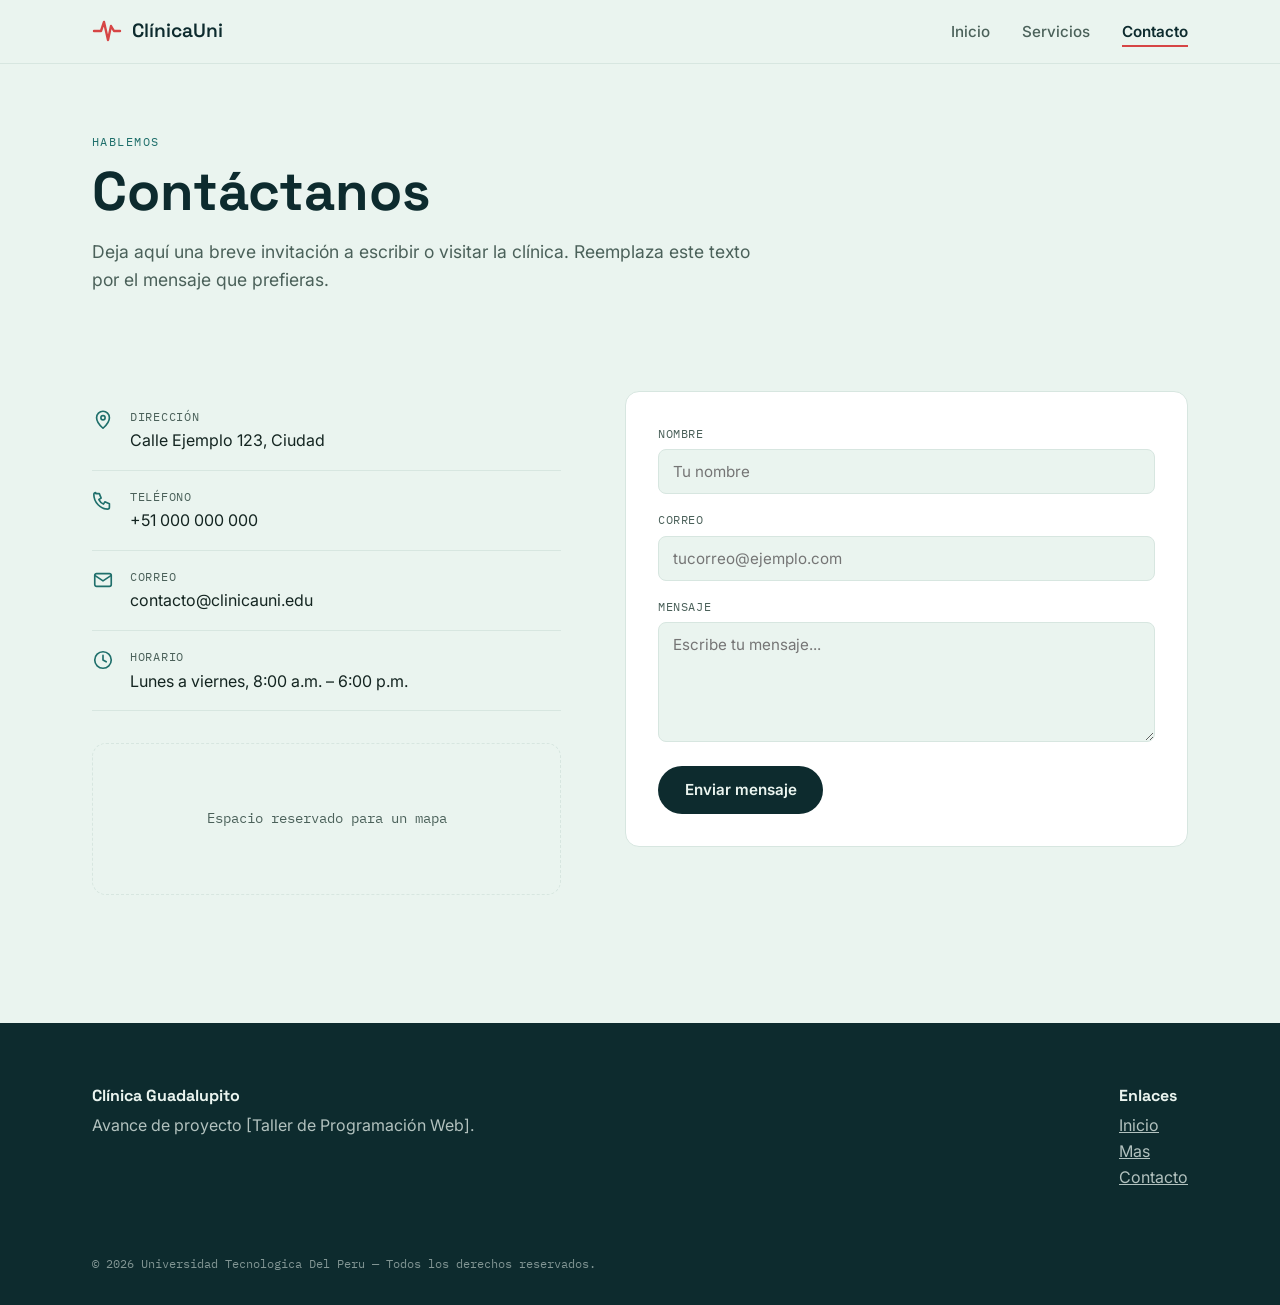
==== contacto.html @ c7364340 "Add files via upload" ====
<!DOCTYPE html>
<html lang="es">
<head>
  <meta charset="UTF-8" />
  <meta name="viewport" content="width=device-width, initial-scale=1.0" />
  <title>Proyecto de Clínica | Contacto</title>
  <link rel="preconnect" href="https://fonts.googleapis.com" />
  <link href="https://fonts.googleapis.com/css2?family=Space+Grotesk:wght@500;600;700&family=Inter:wght@400;500;600&family=IBM+Plex+Mono:wght@500&display=swap" rel="stylesheet" />
  <link rel="stylesheet" href="style.css" />
</head>
<body>

  <header class="site-header">
    <div class="container">
      <a href="index.html" class="logo">
        <svg class="logo__icon" viewBox="0 0 30 30" fill="none" xmlns="http://www.w3.org/2000/svg" aria-hidden="true">
          <path d="M2,15 H9 L12,6 L16,24 L19,10 L22,15 H28" stroke="#d64545" stroke-width="2.4" stroke-linecap="round" stroke-linejoin="round"/>
        </svg>
        ClínicaUni
      </a>

      <button class="nav-toggle" aria-expanded="false" aria-label="Abrir menú">
        <span class="nav-toggle__bar"></span>
        <span class="nav-toggle__bar"></span>
        <span class="nav-toggle__bar"></span>
      </button>

      <nav class="nav">
        <ul class="nav__list">
          <li><a href="index.html" class="nav__link">Inicio</a></li>
          <li><a href="servicios.html" class="nav__link">Servicios</a></li>
          <li><a href="contacto.html" class="nav__link" aria-current="page">Contacto</a></li>
        </ul>
      </nav>
    </div>
  </header>

  <section class="hero page-hero">
    <div class="container">
      <div class="hero__content">
        <span class="eyebrow">Hablemos</span>
        <h1 class="hero__title">Contáctanos</h1>
        <p class="hero__subtitle">
          Deja aquí una breve invitación a escribir o visitar la clínica.
          Reemplaza este texto por el mensaje que prefieras.
        </p>
      </div>
    </div>
  </section>

  <section class="section">
    <div class="container">
      <div class="contact-grid">

        <!-- =================================================
             DATOS DE CONTACTO
             Cambia dirección, teléfono y correo por los reales.
        ================================================== -->
        <div>
          <ul>
            <li class="contact-info__item">
              <svg class="contact-info__icon" viewBox="0 0 24 24" fill="none" xmlns="http://www.w3.org/2000/svg" aria-hidden="true">
                <path d="M12 21s7-6.2 7-11.5A7 7 0 0 0 5 9.5C5 14.8 12 21 12 21z" stroke="currentColor" stroke-width="1.8" stroke-linejoin="round"/>
                <circle cx="12" cy="9.5" r="2.3" stroke="currentColor" stroke-width="1.8"/>
              </svg>
              <div>
                <p class="contact-info__label">Dirección</p>
                <p>Calle Ejemplo 123, Ciudad</p>
              </div>
            </li>

            <li class="contact-info__item">
              <svg class="contact-info__icon" viewBox="0 0 24 24" fill="none" xmlns="http://www.w3.org/2000/svg" aria-hidden="true">
                <path d="M4 5h4l2 5-2.5 1.5a11 11 0 0 0 5 5L14 14l5 2v4a2 2 0 0 1-2 2C9.4 22 2 14.6 2 6a2 2 0 0 1 2-2z" stroke="currentColor" stroke-width="1.8" stroke-linejoin="round"/>
              </svg>
              <div>
                <p class="contact-info__label">Teléfono</p>
                <p>+51 000 000 000</p>
              </div>
            </li>

            <li class="contact-info__item">
              <svg class="contact-info__icon" viewBox="0 0 24 24" fill="none" xmlns="http://www.w3.org/2000/svg" aria-hidden="true">
                <rect x="3" y="5" width="18" height="14" rx="2" stroke="currentColor" stroke-width="1.8"/>
                <path d="M3 7l9 6 9-6" stroke="currentColor" stroke-width="1.8" stroke-linecap="round" stroke-linejoin="round"/>
              </svg>
              <div>
                <p class="contact-info__label">Correo</p>
                <p>contacto@clinicauni.edu</p>
              </div>
            </li>

            <li class="contact-info__item">
              <svg class="contact-info__icon" viewBox="0 0 24 24" fill="none" xmlns="http://www.w3.org/2000/svg" aria-hidden="true">
                <circle cx="12" cy="12" r="9" stroke="currentColor" stroke-width="1.8"/>
                <path d="M12 7v5l3.5 2" stroke="currentColor" stroke-width="1.8" stroke-linecap="round" stroke-linejoin="round"/>
              </svg>
              <div>
                <p class="contact-info__label">Horario</p>
                <p>Lunes a viernes, 8:00 a.m. – 6:00 p.m.</p>
              </div>
            </li>
          </ul>

          <!-- Espacio reservado para un mapa. Puedes insertar aquí un
               iframe de Google Maps si lo necesitas. -->
          <div class="map-placeholder">Espacio reservado para un mapa</div>
        </div>

        <!-- =================================================
             FORMULARIO
             Esto es solo la estructura visual: los campos no
             envían información todavía. Para que funcione,
             se necesita conectarlo a un servicio o backend.
        ================================================== -->
        <form class="form">
          <div class="form-field">
            <label for="nombre">Nombre</label>
            <input type="text" id="nombre" name="nombre" placeholder="Tu nombre" />
          </div>
          <div class="form-field">
            <label for="correo">Correo</label>
            <input type="email" id="correo" name="correo" placeholder="tucorreo@ejemplo.com" />
          </div>
          <div class="form-field">
            <label for="mensaje">Mensaje</label>
            <textarea id="mensaje" name="mensaje" placeholder="Escribe tu mensaje..."></textarea>
          </div>
          <button type="submit" class="btn btn--primary">Enviar mensaje</button>
        </form>

      </div>
    </div>
  </section>

  <footer class="site-footer">
    <div class="container">
      <div>
        <h3>Clínica Guadalupito</h3>
        <p>Avance de proyecto  [Taller de Programación Web].</p>
      </div>
      <div>
        <h3>Enlaces</h3>
        <ul>
          <li><a href="index.html">Inicio</a></li>
          <li><a href="servicios.html">Mas</a></li>
          <li><a href="contacto.html">Contacto</a></li>
        </ul>
      </div>
      <small>© 2026 Universidad Tecnologica Del Peru — Todos los derechos reservados.</small>
    </div>
  </footer>

  <script src="script.js"></script>
</body>
</html>
---- style.css ----
/* =====================================================================
   PROYECTO DE CLÍNICA — HOJA DE ESTILOS
   Este archivo lo usan las 3 páginas (index, servicios, contacto).
   Está dividido en bloques con títulos para que sea fácil ubicar
   lo que quieras cambiar.
   ===================================================================== */

/* ---------------------------------------------------------------------
   1. VARIABLES GLOBALES
   Cambia estos valores y se actualiza TODO el sitio automáticamente.
--------------------------------------------------------------------- */
:root {
  /* Colores */
  --navy: #0d2b2e;        /* fondo oscuro (footer, algunos textos) */
  --teal: #1f6f6b;        /* color principal de marca */
  --teal-light: #4fa79d;  /* acentos y estados hover */
  --mint: #eaf4ef;        /* fondo general de la página */
  --paper: #ffffff;       /* fondo de tarjetas */
  --pulse: #d64545;       /* color "signo vital", para detalles y línea de pulso */
  --ink: #142521;         /* color de texto principal */
  --ink-soft: #4b615a;    /* color de texto secundario */
  --border: #d7e6e0;      /* líneas y bordes suaves */

  /* Tipografías */
  --font-display: "Space Grotesk", sans-serif; /* títulos */
  --font-body: "Inter", sans-serif;            /* texto normal */
  --font-mono: "IBM Plex Mono", monospace;     /* etiquetas / datos */

  /* Espaciados */
  --space-xs: 0.5rem;
  --space-sm: 1rem;
  --space-md: 2rem;
  --space-lg: 4rem;
  --space-xl: 6rem;

  --radius: 14px;
  --max-width: 1160px;
}

/* ---------------------------------------------------------------------
   2. RESET BÁSICO
--------------------------------------------------------------------- */
* {
  box-sizing: border-box;
}

html {
  scroll-behavior: smooth;
}

body {
  margin: 0;
  background: var(--mint);
  color: var(--ink);
  font-family: var(--font-body);
  line-height: 1.6;
  -webkit-font-smoothing: antialiased;
}

img,
svg {
  display: block;
  max-width: 100%;
}

a {
  color: inherit;
}

h1,
h2,
h3 {
  font-family: var(--font-display);
  line-height: 1.15;
  margin: 0;
}

p {
  margin: 0;
}

ul {
  margin: 0;
  padding: 0;
  list-style: none;
}

/* Accesibilidad: contorno visible al navegar con teclado */
a:focus-visible,
button:focus-visible,
input:focus-visible,
textarea:focus-visible {
  outline: 2px solid var(--pulse);
  outline-offset: 3px;
}

.container {
  width: 100%;
  max-width: var(--max-width);
  margin: 0 auto;
  padding: 0 var(--space-md);
}

/* Etiqueta pequeña tipo "dato de monitor" usada arriba de los títulos */
.eyebrow {
  display: inline-block;
  font-family: var(--font-mono);
  font-size: 0.78rem;
  letter-spacing: 0.12em;
  text-transform: uppercase;
  color: var(--teal);
  margin-bottom: var(--space-xs);
}

/* ---------------------------------------------------------------------
   3. ENCABEZADO Y MENÚ DE NAVEGACIÓN
   Los enlaces del menú están en cada archivo .html, dentro de <nav>.
--------------------------------------------------------------------- */
.site-header {
  position: sticky;
  top: 0;
  z-index: 50;
  background: rgba(234, 244, 239, 0.9);
  backdrop-filter: blur(8px);
  border-bottom: 1px solid var(--border);
}

.site-header .container {
  display: flex;
  align-items: center;
  justify-content: space-between;
  padding-top: var(--space-sm);
  padding-bottom: var(--space-sm);
}

/* Logo: ícono de pulso + nombre. Cambia el texto directamente en el HTML */
.logo {
  display: flex;
  align-items: center;
  gap: 0.6rem;
  font-family: var(--font-display);
  font-weight: 600;
  font-size: 1.2rem;
  text-decoration: none;
  color: var(--navy);
}

.logo__icon {
  width: 30px;
  height: 30px;
  flex-shrink: 0;
}

.nav {
  display: flex;
  align-items: center;
  gap: var(--space-lg);
}

.nav__list {
  display: flex;
  gap: var(--space-md);
}

.nav__link {
  position: relative;
  text-decoration: none;
  font-size: 0.95rem;
  font-weight: 500;
  color: var(--ink-soft);
  padding: 0.3rem 0;
}

.nav__link::after {
  content: "";
  position: absolute;
  left: 0;
  bottom: -2px;
  width: 0;
  height: 2px;
  background: var(--pulse);
  transition: width 0.25s ease;
}

.nav__link:hover::after,
.nav__link[aria-current="page"]::after {
  width: 100%;
}

.nav__link[aria-current="page"] {
  color: var(--navy);
  font-weight: 600;
}

/* Botón hamburguesa (solo visible en pantallas chicas) */
.nav-toggle {
  display: none;
  background: none;
  border: none;
  cursor: pointer;
  padding: 0.4rem;
}

.nav-toggle__bar {
  display: block;
  width: 24px;
  height: 2px;
  background: var(--navy);
  margin: 5px 0;
  transition: transform 0.25s ease, opacity 0.25s ease;
}

/* ---------------------------------------------------------------------
   4. BOTONES
--------------------------------------------------------------------- */
.btn {
  display: inline-flex;
  align-items: center;
  gap: 0.5rem;
  font-family: var(--font-body);
  font-weight: 600;
  font-size: 0.95rem;
  text-decoration: none;
  padding: 0.85rem 1.6rem;
  border-radius: 999px;
  border: 1px solid transparent;
  cursor: pointer;
  transition: transform 0.2s ease, background 0.2s ease, color 0.2s ease;
}

.btn:hover {
  transform: translateY(-2px);
}

.btn--primary {
  background: var(--navy);
  color: var(--mint);
}

.btn--primary:hover {
  background: var(--teal);
}

.btn--ghost {
  background: transparent;
  border-color: var(--navy);
  color: var(--navy);
}

.btn--ghost:hover {
  background: var(--navy);
  color: var(--mint);
}

/* ---------------------------------------------------------------------
   5. LÍNEA DE PULSO (elemento decorativo tipo monitor cardíaco)
   Se usa como fondo del hero y como separador entre secciones.
--------------------------------------------------------------------- */
.pulse-strip {
  width: 100%;
  overflow: hidden;
  line-height: 0;
}

.pulse-strip svg {
  width: 200%;
  max-width: none;;
  height: 100%;
  animation: pulse-scroll 9s linear infinite;
}

@keyframes pulse-scroll {
  from {
    transform: translateX(0);
  }
  to {
    transform: translateX(-50%);
  }
}

/* Separador simple (un solo "latido") entre secciones */
.divider {
  width: 100%;
  max-width: 220px;
  margin: var(--space-md) auto;
  opacity: 0.7;
}

/* Respeta a quienes prefieren menos movimiento en pantalla */
@media (prefers-reduced-motion: reduce) {
  .pulse-strip svg {
    animation: none;
  }
  html {
    scroll-behavior: auto;
  }
}

/* ---------------------------------------------------------------------
   6. HERO (sección principal de cada página)
--------------------------------------------------------------------- */
.hero {
  padding: var(--space-xl) 0 var(--space-lg);
  position: relative;
}

.hero__content {
  max-width: 720px;
}

.hero__title {
  font-size: clamp(2.2rem, 5vw, 3.4rem);
  color: var(--navy);
  margin-bottom: var(--space-sm);
}

.hero__title span {
  color: var(--teal);
}

.hero__subtitle {
  font-size: 1.1rem;
  color: var(--ink-soft);
  max-width: 60ch;
  margin-bottom: var(--space-md);
}

.hero__actions {
  display: flex;
  flex-wrap: wrap;
  gap: var(--space-sm);
  margin-bottom: var(--space-lg);
}

.hero .pulse-strip {
  height: 70px;
  opacity: 0.9;
}

/* Cabecera reducida para páginas internas (servicios / contacto) */
.page-hero {
  padding: var(--space-lg) 0 var(--space-md);
}

.page-hero .hero__subtitle {
  margin-bottom: 0;
}

/* ---------------------------------------------------------------------
   7. SECCIONES GENERALES
--------------------------------------------------------------------- */
.section {
  padding: var(--space-lg) 0;
}

.section__header {
  max-width: 620px;
  margin-bottom: var(--space-lg);
}

.section__header h2 {
  font-size: clamp(1.7rem, 3vw, 2.3rem);
  color: var(--navy);
}

.section--alt {
  background: var(--paper);
  border-top: 1px solid var(--border);
  border-bottom: 1px solid var(--border);
}

/* ---------------------------------------------------------------------
   8. EQUIPO / INTEGRANTES (usado en index.html)
   Cada integrante es una .team-card dentro de .team-grid.
--------------------------------------------------------------------- */
.team-grid {
  display: grid;
  grid-template-columns: repeat(auto-fit, minmax(230px, 1fr));
  gap: var(--space-md);
}

.team-card {
  background: var(--paper);
  border: 1px solid var(--border);
  border-radius: var(--radius);
  padding: var(--space-md);
  text-align: left;
  transition: transform 0.25s ease, box-shadow 0.25s ease;
}

.team-card:hover {
  transform: translateY(-4px);
  box-shadow: 0 12px 24px rgba(13, 43, 46, 0.08);
}

.team-card__avatar {
  width: 56px;
  height: 56px;
  border-radius: 50%;
  background: var(--teal);
  color: var(--paper);
  font-family: var(--font-display);
  font-weight: 600;
  font-size: 1.1rem;
  display: flex;
  align-items: center;
  justify-content: center;
  margin-bottom: var(--space-sm);
}

.team-card__name {
  font-family: var(--font-display);
  font-size: 1.1rem;
  color: var(--navy);
  margin-bottom: 0.2rem;
}

.team-card__role {
  font-family: var(--font-mono);
  font-size: 0.8rem;
  letter-spacing: 0.04em;
  color: var(--teal);
  text-transform: uppercase;
}

/* ---------------------------------------------------------------------
   9. TARJETAS DE SERVICIOS (usado en servicios.html)
--------------------------------------------------------------------- */
.service-grid {
  display: grid;
  grid-template-columns: repeat(auto-fit, minmax(260px, 1fr));
  gap: var(--space-md);
}

.service-card {
  background: var(--paper);
  border: 1px solid var(--border);
  border-radius: var(--radius);
  padding: var(--space-md);
}

.service-card__icon {
  width: 42px;
  height: 42px;
  color: var(--pulse);
  margin-bottom: var(--space-sm);
}

.service-card h3 {
  font-size: 1.15rem;
  color: var(--navy);
  margin-bottom: 0.4rem;
}

.service-card p {
  color: var(--ink-soft);
  font-size: 0.95rem;
}

/* ---------------------------------------------------------------------
   10. PÁGINA DE CONTACTO
--------------------------------------------------------------------- */
.contact-grid {
  display: grid;
  grid-template-columns: 1fr 1.2fr;
  gap: var(--space-lg);
  align-items: start;
}

.contact-info__item {
  display: flex;
  gap: var(--space-sm);
  padding: var(--space-sm) 0;
  border-bottom: 1px solid var(--border);
}

.contact-info__icon {
  width: 22px;
  height: 22px;
  color: var(--teal);
  flex-shrink: 0;
  margin-top: 0.15rem;
}

.contact-info__label {
  font-family: var(--font-mono);
  font-size: 0.75rem;
  letter-spacing: 0.06em;
  text-transform: uppercase;
  color: var(--ink-soft);
  margin-bottom: 0.15rem;
}

.map-placeholder {
  margin-top: var(--space-md);
  border: 1px dashed var(--border);
  border-radius: var(--radius);
  padding: var(--space-lg) var(--space-md);
  text-align: center;
  color: var(--ink-soft);
  font-family: var(--font-mono);
  font-size: 0.85rem;
}

.form {
  background: var(--paper);
  border: 1px solid var(--border);
  border-radius: var(--radius);
  padding: var(--space-md);
}

.form-field {
  margin-bottom: var(--space-sm);
}

.form-field label {
  display: block;
  font-family: var(--font-mono);
  font-size: 0.75rem;
  letter-spacing: 0.05em;
  text-transform: uppercase;
  color: var(--ink-soft);
  margin-bottom: 0.4rem;
}

.form-field input,
.form-field textarea {
  width: 100%;
  padding: 0.75rem 0.9rem;
  border-radius: 8px;
  border: 1px solid var(--border);
  background: var(--mint);
  font-family: var(--font-body);
  font-size: 0.95rem;
  color: var(--ink);
}

.form-field textarea {
  min-height: 120px;
  resize: vertical;
}

/* ---------------------------------------------------------------------
   11. PIE DE PÁGINA
--------------------------------------------------------------------- */
.site-footer {
  background: var(--navy);
  color: rgba(234, 244, 239, 0.75);
  padding: var(--space-lg) 0 var(--space-md);
  margin-top: var(--space-lg);
}

.site-footer .container {
  display: flex;
  flex-wrap: wrap;
  justify-content: space-between;
  gap: var(--space-md);
}

.site-footer h3 {
  color: var(--mint);
  font-size: 1rem;
  margin-bottom: var(--space-xs);
}

.site-footer small {
  display: block;
  margin-top: var(--space-md);
  font-family: var(--font-mono);
  font-size: 0.75rem;
  opacity: 0.7;
  width: 100%;
}

/* ---------------------------------------------------------------------
   12. RESPONSIVE — MENÚ MÓVIL Y AJUSTES DE ANCHO
--------------------------------------------------------------------- */
@media (max-width: 820px) {
  .contact-grid {
    grid-template-columns: 1fr;
  }
}

@media (max-width: 760px) {
  .nav-toggle {
    display: block;
  }

  .nav {
    position: absolute;
    top: 100%;
    left: 0;
    right: 0;
    background: var(--paper);
    border-bottom: 1px solid var(--border);
    flex-direction: column;
    align-items: stretch;
    padding: var(--space-sm) var(--space-md);
    gap: 0;
    display: none;
  }

  .nav.is-open {
    display: flex;
  }

  .nav__list {
    flex-direction: column;
    gap: 0;
  }

  .nav__link {
    display: block;
    padding: 0.9rem 0;
    border-bottom: 1px solid var(--border);
  }

  .nav__actions {
    margin: var(--space-sm) 0;
  }

  /* Cuando el menú está abierto, el ícono se convierte en "X" */
  .nav-toggle[aria-expanded="true"] .nav-toggle__bar:nth-child(1) {
    transform: translateY(7px) rotate(45deg);
  }
  .nav-toggle[aria-expanded="true"] .nav-toggle__bar:nth-child(2) {
    opacity: 0;
  }
  .nav-toggle[aria-expanded="true"] .nav-toggle__bar:nth-child(3) {
    transform: translateY(-7px) rotate(-45deg);
  }
}
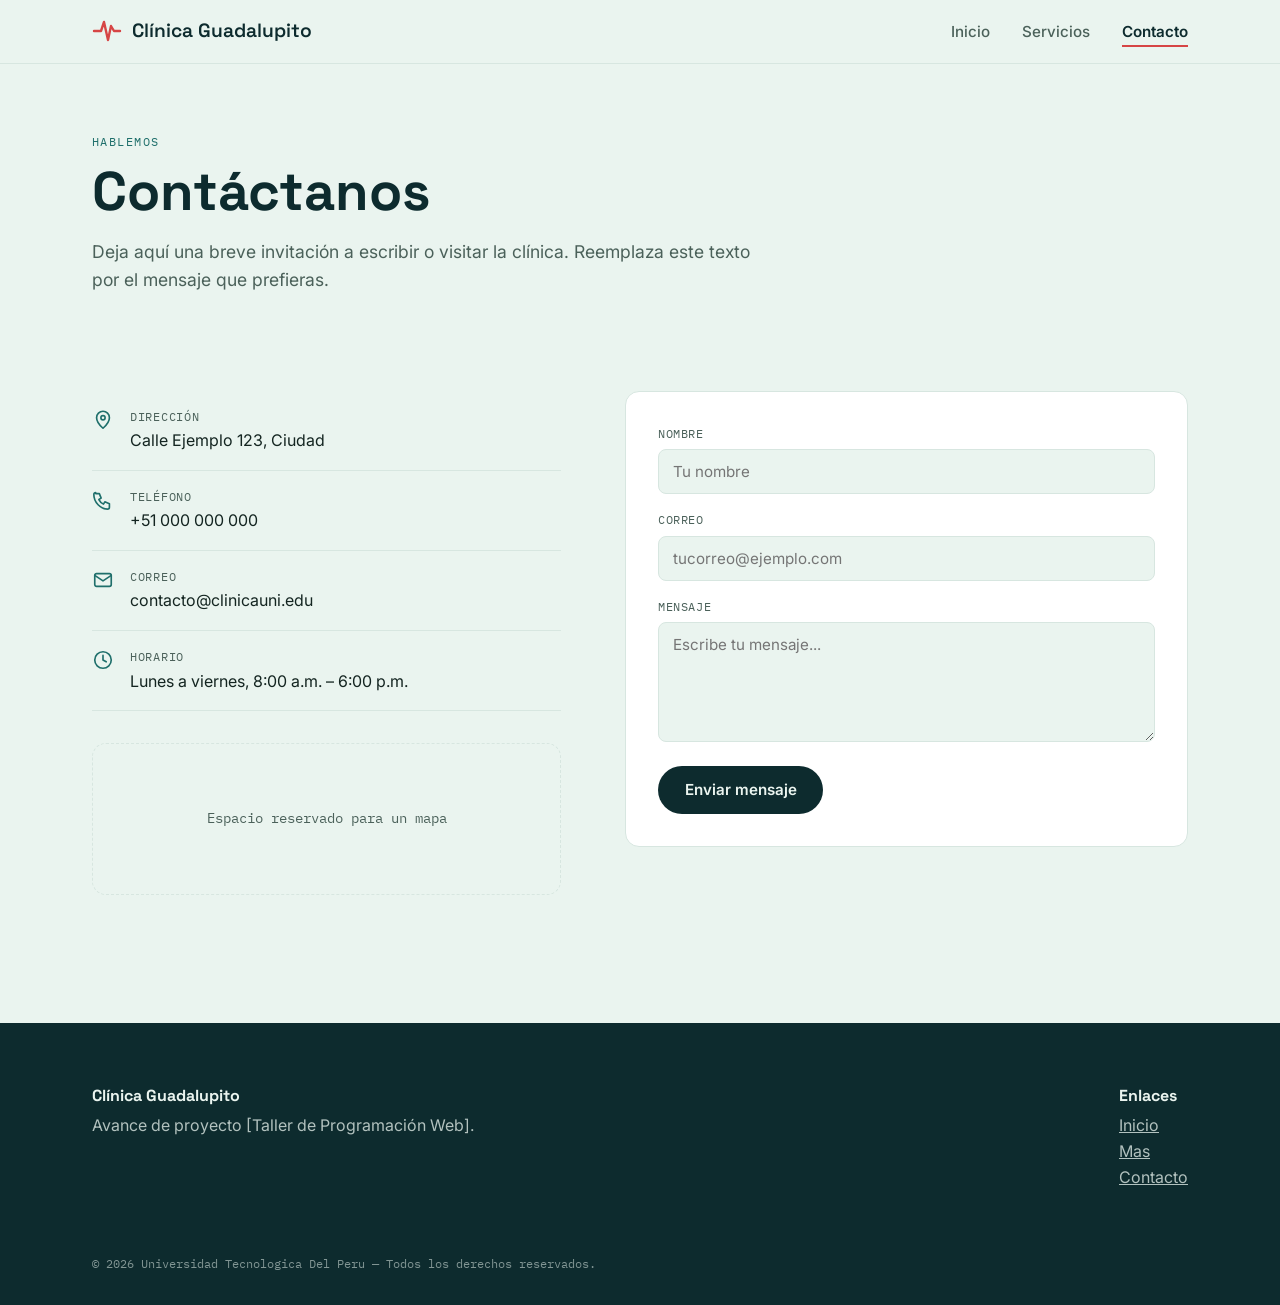
==== commit 8bd1a79c: "Update contacto.html" ====
--- a/contacto.html
+++ b/contacto.html
@@ -3,7 +3,7 @@
 <head>
   <meta charset="UTF-8" />
   <meta name="viewport" content="width=device-width, initial-scale=1.0" />
-  <title>Proyecto de Clínica | Contacto</title>
+  <title>Clínica | Contacto</title>
   <link rel="preconnect" href="https://fonts.googleapis.com" />
   <link href="https://fonts.googleapis.com/css2?family=Space+Grotesk:wght@500;600;700&family=Inter:wght@400;500;600&family=IBM+Plex+Mono:wght@500&display=swap" rel="stylesheet" />
   <link rel="stylesheet" href="style.css" />
@@ -16,7 +16,7 @@
         <svg class="logo__icon" viewBox="0 0 30 30" fill="none" xmlns="http://www.w3.org/2000/svg" aria-hidden="true">
           <path d="M2,15 H9 L12,6 L16,24 L19,10 L22,15 H28" stroke="#d64545" stroke-width="2.4" stroke-linecap="round" stroke-linejoin="round"/>
         </svg>
-        ClínicaUni
+        Clínica Guadalupito
       </a>
 
       <button class="nav-toggle" aria-expanded="false" aria-label="Abrir menú">
